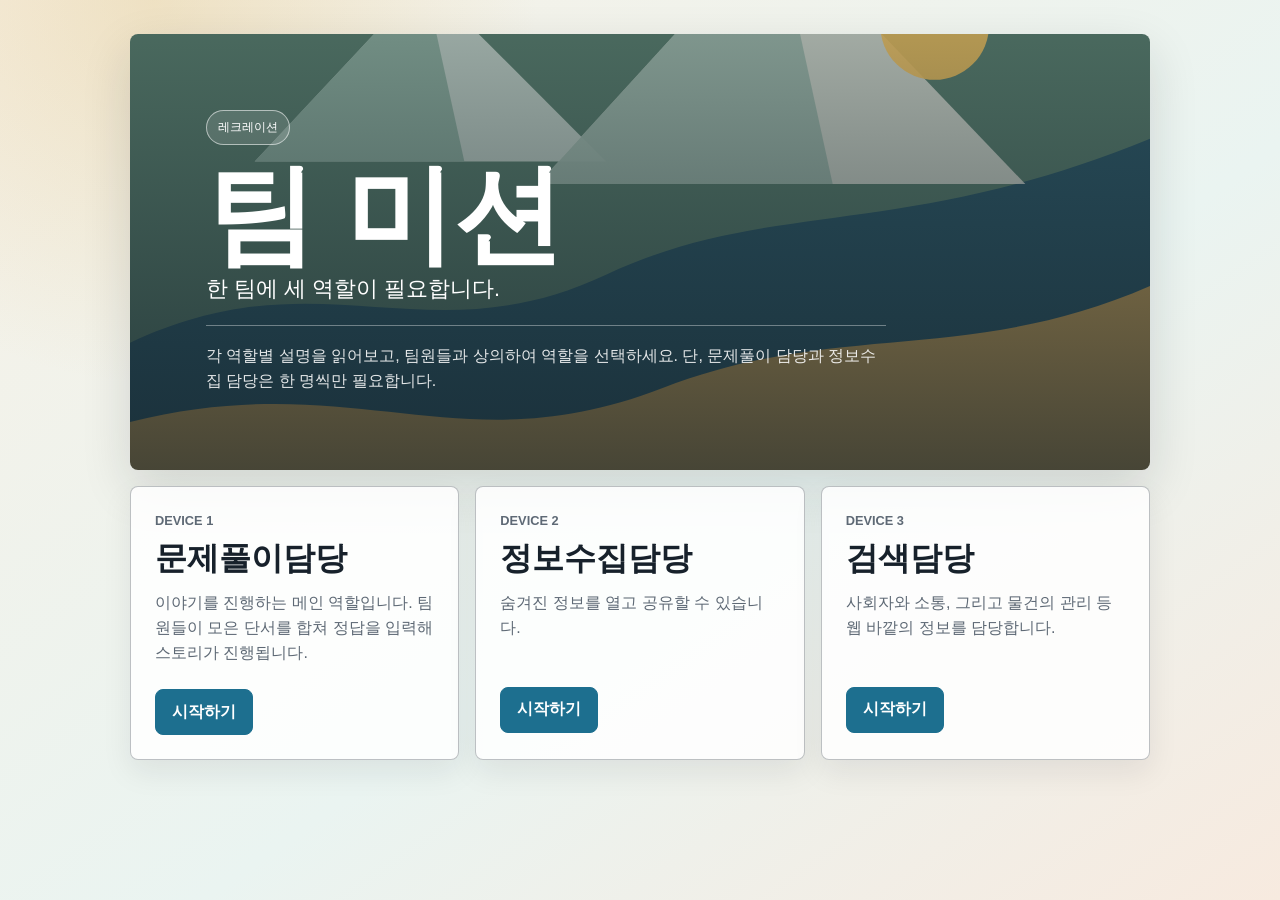
==== mobile-escape/index.html @ 27d5f370 "intire commit" ====
<!doctype html>
<html lang="ko">
<head>
  <meta charset="utf-8">
  <meta name="viewport" content="width=device-width, initial-scale=1">
  <title>팀미션</title>
  <link rel="stylesheet" href="styles.css">
</head>
<body class="home">
  <main class="shell">
    <section class="hero-panel">
      <div class="camp-mark">레크레이션</div>
      <h1>팀 미션</h1>
      <p>한 팀에 세 역할이 필요합니다.</p>
      <div class="verse">
        각 역할별 설명을 읽어보고, 팀원들과 상의하여 역할을 선택하세요. 단, 문제풀이 담당과 정보수집 담당은 한 명씩만 필요합니다.
      </div>
    </section>

    <section class="role-grid role-grid-three" aria-label="역할 선택">
      <article class="role-card">
        <span>DEVICE 1</span>
        <h2>문제풀이담당</h2>
        <p>이야기를 진행하는 메인 역할입니다. 팀원들이 모은 단서를 합쳐 정답을 입력해 스토리가 진행됩니다.</p>
        <div class="actions">
          <a class="button primary" href="main.html">시작하기</a>
        </div>
      </article>

      <article class="role-card">
        <span>DEVICE 2</span>
        <h2>정보수집담당</h2>
        <p> 숨겨진 정보를 열고 공유할 수 있습니다.</p>
        <div class="actions">
          <a class="button primary" href="clues.html">시작하기</a>
        </div>
      </article>

      <article class="role-card">
        <span>DEVICE 3</span>
        <h2>검색담당</h2>
        <p>사회자와 소통, 그리고 물건의 관리 등 웹 바깥의 정보를 담당합니다.</p>
        <div class="actions">
          <a class="button primary" href="search.html">시작하기</a>
        </div>
      </article>
    </section>
  </main>
</body>
</html>
---- mobile-escape/styles.css ----
:root {
  --team-color: #1d6f8f;
  --ink: #17212b;
  --muted: #5e6975;
  --paper: #fbf7ef;
  --panel: #ffffff;
  --line: rgba(23, 33, 43, 0.28);
  --shadow: 0 18px 50px rgba(20, 28, 38, 0.14);
  --page-bg:
    radial-gradient(circle at 12% 0%, rgba(223, 190, 118, 0.32), transparent 24rem),
    linear-gradient(145deg, #f7f1e6 0%, #eaf4f1 58%, #f7eadf 100%);
}

* {
  box-sizing: border-box;
}

body {
  margin: 0;
  min-height: 100vh;
  font-family: -apple-system, BlinkMacSystemFont, "Segoe UI", sans-serif;
  color: var(--ink);
  background: var(--page-bg);
  background-size: cover;
  background-position: center;
  background-attachment: fixed;
}

a {
  color: inherit;
  text-decoration: none;
}

button,
input {
  font: inherit;
}

.shell {
  width: min(1020px, calc(100% - 32px));
  margin: 0 auto;
  padding: 34px 0;
}

.hero-panel {
  min-height: 46vh;
  display: flex;
  flex-direction: column;
  justify-content: end;
  padding: clamp(28px, 7vw, 76px);
  color: white;
  background:
    linear-gradient(rgba(18, 31, 39, 0.24), rgba(18, 31, 39, 0.72)),
    url("data:image/svg+xml,%3Csvg width='900' height='620' viewBox='0 0 900 620' xmlns='http://www.w3.org/2000/svg'%3E%3Crect width='900' height='620' fill='%235b806f'/%3E%3Cpath d='M0 390 C170 310 260 405 420 330 C565 262 680 300 900 210 L900 620 L0 620 Z' fill='%232f5b6a'/%3E%3Cpath d='M0 460 C200 410 290 500 470 430 C625 370 740 410 900 340 L900 620 L0 620 Z' fill='%23d0a85d'/%3E%3Cpath d='M110 230 L260 70 L420 230 Z' fill='%23d9e5dc' opacity='.82'/%3E%3Cpath d='M360 250 L570 20 L790 250 Z' fill='%23f0efe4' opacity='.78'/%3E%3Cpath d='M110 230 L260 70 L295 230 Z' fill='%2384a998' opacity='.82'/%3E%3Cpath d='M360 250 L570 20 L620 250 Z' fill='%2392b3a4' opacity='.74'/%3E%3Ccircle cx='710' cy='110' r='48' fill='%23f4c45f' opacity='.9'/%3E%3C/svg%3E") center/cover;
  border-radius: 8px;
  box-shadow: var(--shadow);
  overflow: hidden;
}

.camp-mark {
  width: fit-content;
  padding: 8px 11px;
  border: 1px solid rgba(255, 255, 255, 0.55);
  border-radius: 999px;
  font-size: 0.78rem;
  letter-spacing: 0;
  background: rgba(255, 255, 255, 0.12);
}

.hero-panel h1 {
  margin: 18px 0 8px;
  font-size: clamp(2.7rem, 10vw, 6.8rem);
  line-height: 0.95;
  letter-spacing: 0;
}

.hero-panel p {
  max-width: 620px;
  margin: 0;
  font-size: clamp(1rem, 2.6vw, 1.35rem);
}

.verse {
  max-width: 680px;
  margin-top: 22px;
  padding-top: 18px;
  border-top: 1px solid rgba(255, 255, 255, 0.36);
  line-height: 1.55;
  color: rgba(255, 255, 255, 0.88);
}

.role-grid {
  display: grid;
  grid-template-columns: repeat(2, minmax(0, 1fr));
  gap: 16px;
  margin-top: 16px;
}

.role-grid-three {
  grid-template-columns: repeat(3, minmax(0, 1fr));
}

.role-grid-four {
  grid-template-columns: repeat(4, minmax(0, 1fr));
}

.role-card {
  min-height: 220px;
  padding: 24px;
  border: 1px solid var(--line);
  border-radius: 8px;
  background: rgba(255, 255, 255, 0.86);
  box-shadow: 0 12px 30px rgba(20, 28, 38, 0.08);
}

.role-card span {
  color: var(--muted);
  font-size: 0.8rem;
  font-weight: 800;
}

.role-card h2 {
  margin: 8px 0 10px;
  font-size: clamp(1.55rem, 3vw, 2rem);
}

.role-card p {
  min-height: 72px;
  margin: 0 0 24px;
  color: var(--muted);
  line-height: 1.55;
}

.actions {
  display: flex;
  flex-wrap: wrap;
  gap: 10px;
}

.button,
.answer-row button,
.ready-button {
  min-height: 46px;
  display: inline-flex;
  align-items: center;
  justify-content: center;
  padding: 0 16px;
  border: 1px solid rgba(23, 33, 43, 0.2);
  border-radius: 8px;
  background: white;
  color: var(--ink);
  font-weight: 800;
}

.button.primary,
.answer-row button,
.ready-button {
  border-color: var(--team-color);
  background: var(--team-color);
  color: white;
}

.game-layout {
  width: min(720px, calc(100% - 28px));
  min-height: 100vh;
  margin: 0 auto;
  padding: 18px 0 30px;
}

.topbar {
  position: sticky;
  top: 0;
  z-index: 2;
  display: grid;
  grid-template-columns: 1fr 44px;
  align-items: center;
  gap: 10px;
  padding: 12px 0;
  backdrop-filter: blur(18px);
}

.topbar p {
  margin: 0;
  color: var(--team-color);
  font-size: 0.76rem;
  font-weight: 900;
}

.topbar h1 {
  margin: 2px 0 0;
  font-size: 1.2rem;
}

.icon-button {
  width: 44px;
  height: 44px;
  border: 1px solid var(--line);
  border-radius: 8px;
  display: grid;
  place-items: center;
  background: rgba(255, 255, 255, 0.82);
  color: var(--ink);
  font-size: 1.2rem;
}

.icon-button {
  cursor: pointer;
}

.story-stage,
.clue-search,
.answer-panel,
.found-list {
  margin-top: 12px;
}

.story-stage,
.clue-search,
.answer-panel,
.clue-card,
.empty-state {
  border: 1px solid var(--line);
  border-radius: 8px;
  background: rgba(255, 255, 255, 0.76);
  box-shadow: 0 14px 40px rgba(20, 28, 38, 0.18);
  backdrop-filter: blur(2px);
}

.story-stage {
  padding: 18px;
}

.scene-art,
.compass-art {
  display: none;
  height: clamp(180px, 40vw, 280px);
  border-radius: 8px;
  background: #cbd8d0;
  overflow: hidden;
}

.scene-art::before,
.compass-art::before {
  content: "";
  display: block;
  width: 100%;
  height: 100%;
  background-repeat: no-repeat;
  background-size: cover;
  background-position: center;
}

.scene-art.custom-bg::before,
.compass-art.custom-bg::before,
.clue-card-art {
  background-image: var(--scene-bg);
  background-repeat: no-repeat;
  background-size: cover;
  background-position: center;
}

.clue-card-art {
  display: none;
  height: 150px;
  margin: -17px -17px 14px;
  border-radius: 8px 8px 0 0;
}

.scene-art.river::before {
  background-image: url("data:image/svg+xml,%3Csvg width='720' height='300' viewBox='0 0 720 300' xmlns='http://www.w3.org/2000/svg'%3E%3Crect width='720' height='300' fill='%238fb5ad'/%3E%3Cpath d='M0 210 C140 175 190 260 330 215 C450 178 540 188 720 135 L720 300 L0 300 Z' fill='%232b7188'/%3E%3Cpath d='M0 238 C145 205 220 282 354 235 C484 189 590 220 720 168' stroke='%23f3e6c2' stroke-width='10' fill='none' opacity='.7'/%3E%3Cpath d='M80 156 L184 54 L294 156 Z' fill='%23eee8d5'/%3E%3Cpath d='M400 168 L540 28 L682 168 Z' fill='%23f4efe0'/%3E%3Cpath d='M80 156 L184 54 L210 156 Z' fill='%236f978c'/%3E%3Cpath d='M400 168 L540 28 L580 168 Z' fill='%237ca095'/%3E%3C/svg%3E");
}

.scene-art.path::before {
  background-image: url("data:image/svg+xml,%3Csvg width='720' height='300' viewBox='0 0 720 300' xmlns='http://www.w3.org/2000/svg'%3E%3Crect width='720' height='300' fill='%23d9c08d'/%3E%3Cpath d='M0 70 C170 128 252 70 360 120 C478 174 592 118 720 170 L720 300 L0 300 Z' fill='%23769c80'/%3E%3Cpath d='M335 300 C340 234 342 180 356 126 C370 178 374 235 390 300 Z' fill='%23f6ead0'/%3E%3Cpath d='M358 128 C270 150 172 194 92 272' stroke='%23855838' stroke-width='15' fill='none' opacity='.75'/%3E%3Cpath d='M358 128 C450 148 548 196 628 272' stroke='%23855838' stroke-width='15' fill='none' opacity='.75'/%3E%3C/svg%3E");
}

.scene-art.wall::before {
  background-image: url("data:image/svg+xml,%3Csvg width='720' height='300' viewBox='0 0 720 300' xmlns='http://www.w3.org/2000/svg'%3E%3Crect width='720' height='300' fill='%23bfc9bd'/%3E%3Cpath d='M0 110 L720 70 L720 300 L0 300 Z' fill='%23916f53'/%3E%3Cg stroke='%23d7c0a1' stroke-width='5'%3E%3Cpath d='M0 150 L720 110'/%3E%3Cpath d='M0 205 L720 165'/%3E%3Cpath d='M0 260 L720 220'/%3E%3Cpath d='M90 105 L90 300'/%3E%3Cpath d='M230 95 L230 300'/%3E%3Cpath d='M370 88 L370 300'/%3E%3Cpath d='M510 80 L510 300'/%3E%3Cpath d='M650 72 L650 300'/%3E%3C/g%3E%3Cpath d='M286 74 C330 46 388 46 432 74' stroke='%23f5d176' stroke-width='12' fill='none'/%3E%3C/svg%3E");
}

.scene-art.gate::before {
  background-image: url("data:image/svg+xml,%3Csvg width='720' height='300' viewBox='0 0 720 300' xmlns='http://www.w3.org/2000/svg'%3E%3Crect width='720' height='300' fill='%23223d47'/%3E%3Cpath d='M110 300 L110 92 C110 54 144 26 184 26 L536 26 C576 26 610 54 610 92 L610 300 Z' fill='%23d4b16b'/%3E%3Cpath d='M178 300 L178 118 C178 82 206 58 244 58 L476 58 C514 58 542 82 542 118 L542 300 Z' fill='%232f5b6a'/%3E%3Cpath d='M260 132 H460' stroke='%23f8e8bd' stroke-width='12'/%3E%3Cpath d='M290 172 H430' stroke='%23f8e8bd' stroke-width='12'/%3E%3Ccircle cx='360' cy='230' r='30' fill='%23f5d176'/%3E%3C/svg%3E");
}

.scene-art.cave::before {
  background-image: url("data:image/svg+xml,%3Csvg width='720' height='300' viewBox='0 0 720 300' xmlns='http://www.w3.org/2000/svg'%3E%3Crect width='720' height='300' fill='%2324323a'/%3E%3Cpath d='M0 300 C80 150 120 80 220 76 C320 72 350 150 420 110 C520 55 620 125 720 300 Z' fill='%23475b57'/%3E%3Cpath d='M230 300 C250 205 300 158 360 158 C420 158 470 205 490 300 Z' fill='%2317212b'/%3E%3Ccircle cx='570' cy='78' r='36' fill='%23f4c45f' opacity='.85'/%3E%3C/svg%3E");
}

.scene-art.tile::before {
  background-image: url("data:image/svg+xml,%3Csvg width='720' height='300' viewBox='0 0 720 300' xmlns='http://www.w3.org/2000/svg'%3E%3Crect width='720' height='300' fill='%23d8c49a'/%3E%3Cg transform='translate(120 60)'%3E%3Crect width='120' height='120' rx='8' fill='%23fff6df'/%3E%3Crect x='150' y='30' width='120' height='120' rx='8' fill='%238fb5ad'/%3E%3Crect x='300' y='0' width='120' height='120' rx='8' fill='%23fff6df'/%3E%3Crect x='450' y='42' width='120' height='120' rx='8' fill='%238a4f18' opacity='.72'/%3E%3C/g%3E%3Cpath d='M0 238 C140 205 250 282 384 235 C514 189 590 220 720 168 L720 300 L0 300 Z' fill='%23769c80'/%3E%3C/svg%3E");
}

.scene-art.uv::before {
  background-image: url("data:image/svg+xml,%3Csvg width='720' height='300' viewBox='0 0 720 300' xmlns='http://www.w3.org/2000/svg'%3E%3Crect width='720' height='300' fill='%232f3e46'/%3E%3Cpath d='M110 220 C180 90 282 90 360 220 C438 90 540 90 610 220' stroke='%23f4d35e' stroke-width='18' fill='none' opacity='.82'/%3E%3Cpath d='M140 244 H580' stroke='%23fff6df' stroke-width='12'/%3E%3Ccircle cx='360' cy='112' r='38' fill='%238fb5ad'/%3E%3C/svg%3E");
}

.scene-art.lock::before {
  background-image: url("data:image/svg+xml,%3Csvg width='720' height='300' viewBox='0 0 720 300' xmlns='http://www.w3.org/2000/svg'%3E%3Crect width='720' height='300' fill='%23bfc9bd'/%3E%3Crect x='230' y='126' width='260' height='132' rx='18' fill='%23d4b16b'/%3E%3Cpath d='M286 132 V92 C286 50 318 24 360 24 C402 24 434 50 434 92 V132' stroke='%238a4f18' stroke-width='24' fill='none'/%3E%3Cg fill='%23fff6df'%3E%3Crect x='262' y='166' width='42' height='54' rx='6'/%3E%3Crect x='326' y='166' width='42' height='54' rx='6'/%3E%3Crect x='390' y='166' width='42' height='54' rx='6'/%3E%3Crect x='454' y='166' width='42' height='54' rx='6'/%3E%3C/g%3E%3C/svg%3E");
}

.scene-art.paper::before {
  background-image: url("data:image/svg+xml,%3Csvg width='720' height='300' viewBox='0 0 720 300' xmlns='http://www.w3.org/2000/svg'%3E%3Crect width='720' height='300' fill='%238fb5ad'/%3E%3Cg fill='%23fff6df' stroke='%23bfa56d' stroke-width='4'%3E%3Cpath d='M126 80 L276 58 L296 184 L146 206 Z'/%3E%3Cpath d='M310 58 L486 84 L468 220 L292 194 Z'/%3E%3Cpath d='M486 124 L610 108 L626 220 L502 236 Z'/%3E%3C/g%3E%3Cpath d='M160 126 H260 M330 122 H450 M520 168 H600' stroke='%238a4f18' stroke-width='8'/%3E%3C/svg%3E");
}

.scene-art.castle::before {
  background-image: url("data:image/svg+xml,%3Csvg width='720' height='300' viewBox='0 0 720 300' xmlns='http://www.w3.org/2000/svg'%3E%3Crect width='720' height='300' fill='%23cbd8d0'/%3E%3Cpath d='M120 258 V128 H190 V86 H252 V128 H326 V74 H394 V128 H468 V86 H530 V128 H600 V258 Z' fill='%23916f53'/%3E%3Cpath d='M324 258 V206 C324 182 342 166 360 166 C378 166 396 182 396 206 V258 Z' fill='%2324323a'/%3E%3Cpath d='M0 258 H720 V300 H0 Z' fill='%23769c80'/%3E%3C/svg%3E");
}

.scene-art.complete::before {
  background-image: url("data:image/svg+xml,%3Csvg width='720' height='300' viewBox='0 0 720 300' xmlns='http://www.w3.org/2000/svg'%3E%3Crect width='720' height='300' fill='%232b7188'/%3E%3Ccircle cx='360' cy='132' r='84' fill='%23f4c45f'/%3E%3Cpath d='M0 222 C130 170 240 248 360 202 C480 156 590 194 720 142 L720 300 L0 300 Z' fill='%23769c80'/%3E%3Cpath d='M250 136 L330 212 L478 76' stroke='%23fff6df' stroke-width='24' fill='none'/%3E%3C/svg%3E");
}

.compass-art::before {
  background-image: url("data:image/svg+xml,%3Csvg width='720' height='260' viewBox='0 0 720 260' xmlns='http://www.w3.org/2000/svg'%3E%3Crect width='720' height='260' fill='%23e1cfaa'/%3E%3Cpath d='M0 194 C150 120 250 224 390 150 C510 86 590 124 720 74 L720 260 L0 260 Z' fill='%237aa08a'/%3E%3Ccircle cx='360' cy='125' r='82' fill='%23fff6df' opacity='.9'/%3E%3Cpath d='M360 42 L385 126 L360 208 L335 126 Z' fill='%231d6f8f'/%3E%3Cpath d='M277 125 L360 100 L443 125 L360 150 Z' fill='%238a4f18'/%3E%3Ccircle cx='360' cy='125' r='13' fill='%2317212b'/%3E%3C/svg%3E");
}

.progress {
  display: flex;
  gap: 7px;
  margin: 16px 0 12px;
}

.progress span {
  width: 100%;
  height: 7px;
  border-radius: 999px;
  background: rgba(23, 33, 43, 0.12);
}

.progress span.active {
  background: var(--team-color);
}

.kicker {
  margin: 0 0 7px;
  color: var(--team-color);
  font-size: 0.82rem;
  font-weight: 900;
}

.story-nav {
  display: grid;
  grid-template-columns: repeat(2, minmax(0, 1fr));
  gap: 8px;
  margin: 0 0 12px;
}

.story-nav button {
  min-height: 38px;
  border: 1px solid rgba(23, 33, 43, 0.2);
  border-radius: 8px;
  background: rgba(255, 255, 255, 0.72);
  color: #111820;
  font-weight: 900;
}

.story-nav button:disabled {
  opacity: 0.42;
}

.story-stage h2,
.clue-search h2 {
  margin: 0;
  color: #101820;
  font-size: clamp(1.8rem, 8vw, 3rem);
  line-height: 1.08;
}

.story-copy,
.clue-search p {
  margin: 16px 0;
  color: #111820;
  font-weight: 650;
  line-height: 1.72;
}

.story-images {
  display: grid;
  grid-template-columns: 1fr;
  gap: 10px;
  margin-top: 14px;
}

.story-image {
  margin: 0;
}

.story-image img {
  width: 100%;
  height: auto;
  max-height: none;
  object-fit: contain;
  display: block;
  border-radius: 8px;
}

.story-image figcaption {
  margin-top: 6px;
  color: #202a34;
  font-size: 0.82rem;
  font-weight: 700;
  line-height: 1.45;
}

.story-copy p,
.mission-box p,
.clue-card p {
  margin: 0 0 10px;
}

.story-copy p:last-child,
.mission-box p:last-child,
.clue-card p:last-child {
  margin-bottom: 0;
}

.mission-box {
  padding: 15px;
  border-left: 5px solid var(--team-color);
  border-top: 1px solid rgba(23, 33, 43, 0.16);
  border-right: 1px solid rgba(23, 33, 43, 0.16);
  border-bottom: 1px solid rgba(23, 33, 43, 0.16);
  border-radius: 8px;
  background: rgba(255, 255, 255, 0.72);
}

.mission-box span {
  color: var(--team-color);
  font-size: 0.78rem;
  font-weight: 900;
}

.mission-box p {
  margin: 6px 0 0;
  color: #111820;
  font-weight: 750;
  line-height: 1.55;
}

.mini-label {
  display: block;
  margin: 12px 0 6px;
  color: var(--team-color);
  font-size: 0.78rem;
  font-weight: 900;
}

.wide-input {
  width: 100%;
  height: 44px;
  padding: 0 12px;
  border: 1px solid var(--line);
  border-radius: 8px;
  background: white;
}

.answer-panel,
.clue-search {
  padding: 18px;
}

.answer-panel label,
.clue-search label {
  display: block;
  margin-bottom: 8px;
  font-size: 0.86rem;
  font-weight: 900;
}

.answer-row {
  display: grid;
  grid-template-columns: 1fr 92px;
  gap: 8px;
}

.answer-row input {
  min-width: 0;
  height: 48px;
  padding: 0 13px;
  border: 1px solid var(--line);
  border-radius: 8px;
  background: white;
}

.choice-buttons {
  display: grid;
  grid-template-columns: repeat(3, minmax(0, 1fr));
  gap: 8px;
}

.choice-buttons button {
  min-height: 52px;
  border: 1px solid rgba(23, 33, 43, 0.2);
  border-radius: 8px;
  background: white;
  color: var(--ink);
  font-weight: 900;
}

.choice-buttons button:active {
  border-color: var(--team-color);
  background: var(--team-color);
  color: white;
}

.ready-panel .answer-row {
  display: block;
}

.ready-button,
.ready-panel .answer-row button {
  width: 100%;
  min-height: 48px;
}

.next-button {
  width: 100%;
  min-height: 48px;
  margin-top: 12px;
  border: 1px solid var(--team-color);
  border-radius: 8px;
  background: var(--team-color);
  color: white;
  font-weight: 900;
}

.success-panel .feedback.good {
  min-height: 0;
  padding: 14px;
  border-left: 5px solid var(--team-color);
  border-top: 1px solid rgba(23, 33, 43, 0.16);
  border-right: 1px solid rgba(23, 33, 43, 0.16);
  border-bottom: 1px solid rgba(23, 33, 43, 0.16);
  border-radius: 8px;
  background: rgba(255, 255, 255, 0.72);
  color: #111820;
  font-weight: 800;
}

.feedback {
  min-height: 24px;
  margin: 11px 0 0;
  color: #202a34;
  line-height: 1.45;
}

.feedback.good {
  color: #17603a;
  font-weight: 800;
}

.feedback.warn {
  color: #9b3f25;
  font-weight: 800;
}

.found-list {
  display: grid;
  gap: 10px;
}

.clue-card,
.empty-state {
  padding: 17px;
}

.clue-card h3 {
  margin: 8px 0 8px;
  font-size: 1.25rem;
}

.clue-image-button {
  width: 100%;
  display: block;
  margin: 12px 0;
  padding: 0;
  border: 0;
  border-radius: 8px;
  background: transparent;
  cursor: zoom-in;
}

.clue-image {
  width: 100%;
  height: auto;
  max-height: none;
  object-fit: contain;
  display: block;
  border-radius: 8px;
}

.image-zoom-modal {
  position: fixed;
  inset: 0;
  z-index: 20;
  display: grid;
  place-items: center;
  padding: 52px 16px 20px;
  background: rgba(10, 14, 18, 0.86);
}

.image-zoom-modal[hidden] {
  display: none;
}

.image-zoom-close {
  position: fixed;
  top: 12px;
  right: 12px;
  z-index: 21;
  width: 44px;
  height: 44px;
  border: 1px solid rgba(255, 255, 255, 0.42);
  border-radius: 8px;
  background: rgba(255, 255, 255, 0.16);
  color: white;
  font-size: 1.7rem;
  line-height: 1;
}

.image-zoom-viewport {
  width: 100%;
  height: 100%;
  display: grid;
  place-items: center;
  overflow: hidden;
  touch-action: none;
}

.image-zoom-viewport img {
  max-width: 100%;
  max-height: 100%;
  transform-origin: center center;
  user-select: none;
  -webkit-user-drag: none;
  will-change: transform;
}

body.zoom-open {
  overflow: hidden;
}

.final-secret-trigger {
  position: fixed;
  left: 0;
  bottom: 0;
  z-index: 15;
  width: 58px;
  height: 58px;
  padding: 0;
  border: 0;
  opacity: 0;
  background: transparent;
  appearance: none;
  -webkit-appearance: none;
}

.final-gate {
  position: fixed;
  inset: 0;
  z-index: 30;
  display: grid;
  place-items: center;
  padding: 18px;
  background: rgba(10, 14, 18, 0.78);
}

.final-gate-panel {
  width: min(520px, 100%);
  padding: 20px;
  border: 1px solid rgba(255, 255, 255, 0.26);
  border-radius: 8px;
  background: rgba(255, 255, 255, 0.78);
  box-shadow: var(--shadow);
}

.final-gate-panel h2 {
  margin: 0;
  font-size: clamp(2rem, 8vw, 3rem);
}

.final-gate-copy,
.final-gate-question {
  color: #111820;
  font-weight: 650;
  line-height: 1.6;
}

.final-gate-copy p {
  margin: 0 0 10px;
}

.final-gate-question {
  font-weight: 900;
}

.final-gate-mission {
  margin: 16px 0;
}

.final-gate-panel label {
  display: block;
  margin-bottom: 8px;
  font-weight: 900;
}

.clue-card p {
  margin: 0 0 14px;
  color: #111820;
  font-weight: 650;
  line-height: 1.65;
}

.clue-card strong {
  color: var(--team-color);
}

.tell-box {
  margin-top: 14px;
  padding: 13px;
  border-left: 5px solid var(--team-color);
  border-radius: 8px;
  background: rgba(255, 255, 255, 0.72);
  color: #111820;
  font-weight: 800;
  line-height: 1.5;
}

.inline-link {
  min-height: 42px;
  display: inline-flex;
  align-items: center;
  margin-top: 12px;
  padding: 0 14px;
  border-radius: 8px;
  background: var(--team-color);
  color: white;
  font-weight: 900;
}

.mini-visual {
  min-height: 112px;
  display: grid;
  place-items: center;
  gap: 8px;
  margin-top: 12px;
  padding: 14px;
  border: 1px dashed rgba(23, 33, 43, 0.28);
  border-radius: 8px;
  background: #f7f1e6;
  text-align: center;
}

.mini-visual button {
  min-height: 40px;
  padding: 0 14px;
  border: 0;
  border-radius: 8px;
  background: var(--team-color);
  color: white;
  font-weight: 900;
}

.uv-card.active {
  background: #24303b;
  color: #f4d35e;
}

.puzzle-card,
.castle-card {
  background: linear-gradient(135deg, rgba(29, 111, 143, 0.12), rgba(138, 79, 24, 0.12)), #fbf7ef;
}

.clue-tags {
  display: flex;
  flex-wrap: wrap;
  gap: 6px;
}

.clue-tags span {
  padding: 5px 8px;
  border-radius: 999px;
  background: #f1eadc;
  color: #5e4d30;
  font-size: 0.76rem;
  font-weight: 800;
}

.empty-state {
  color: var(--muted);
  text-align: center;
}

.recreation-page {
  --team-color: #2f6f5e;
}

.recreation-layout {
  width: min(1180px, calc(100% - 28px));
  min-height: 100vh;
  margin: 0 auto;
  padding: 18px 0 34px;
}

.recreation-tabs {
  position: sticky;
  top: 76px;
  z-index: 2;
  display: grid;
  grid-template-columns: repeat(3, minmax(0, 1fr));
  gap: 8px;
  margin: 4px 0 14px;
  padding: 8px;
  border: 1px solid rgba(23, 33, 43, 0.16);
  border-radius: 8px;
  background: rgba(255, 255, 255, 0.72);
  backdrop-filter: blur(16px);
}

.recreation-tabs button,
.panel-actions .button,
.guess-grid button,
.cloud-word {
  min-height: 44px;
  border: 1px solid rgba(23, 33, 43, 0.18);
  border-radius: 8px;
  background: white;
  color: var(--ink);
  font-weight: 900;
}

.recreation-tabs button.active,
.guess-grid button.selected,
.cloud-word.selected {
  border-color: var(--team-color);
  background: var(--team-color);
  color: white;
}

.setup-grid,
.board-layout {
  display: grid;
  grid-template-columns: minmax(0, 1.35fr) minmax(280px, 0.65fr);
  gap: 14px;
  align-items: start;
}

.recreation-panel,
.response-cloud-wrap,
.reveal-panel {
  padding: 18px;
  border: 1px solid var(--line);
  border-radius: 8px;
  background: rgba(255, 255, 255, 0.78);
  box-shadow: 0 14px 40px rgba(20, 28, 38, 0.14);
}

.recreation-panel h2,
.response-cloud-wrap h2,
.reveal-panel h2 {
  margin: 0 0 14px;
  color: #101820;
  font-size: clamp(1.45rem, 4vw, 2.3rem);
  line-height: 1.1;
}

.recreation-panel textarea,
.survey-question input,
.participant-picker select {
  width: 100%;
  border: 1px solid rgba(23, 33, 43, 0.22);
  border-radius: 8px;
  background: rgba(255, 255, 255, 0.94);
  color: #111820;
}

.recreation-panel textarea {
  min-height: 150px;
  padding: 12px;
  resize: vertical;
  line-height: 1.55;
}

.question-kicker {
  margin-top: 18px;
}

.panel-actions {
  display: flex;
  flex-wrap: wrap;
  gap: 8px;
  margin-top: 14px;
}

.panel-actions .ready-button,
.panel-actions .button {
  flex: 1 1 180px;
}

.compact-panel {
  position: sticky;
  top: 150px;
}

.host-steps {
  margin: 0;
  padding-left: 20px;
  color: #111820;
  font-weight: 700;
  line-height: 1.7;
}

.survey-head,
.board-head {
  display: flex;
  justify-content: space-between;
  gap: 14px;
  align-items: end;
}

.participant-picker {
  min-width: min(260px, 100%);
  color: var(--team-color);
  font-size: 0.78rem;
  font-weight: 900;
}

.participant-picker select {
  height: 44px;
  margin-top: 6px;
  padding: 0 10px;
}

.survey-questions {
  display: grid;
  grid-template-columns: repeat(2, minmax(0, 1fr));
  gap: 10px;
}

.survey-question {
  display: grid;
  gap: 6px;
  padding: 12px;
  border: 1px solid rgba(23, 33, 43, 0.12);
  border-radius: 8px;
  background: rgba(255, 255, 255, 0.58);
}

.survey-question span {
  color: #111820;
  font-size: 0.88rem;
  font-weight: 800;
  line-height: 1.4;
}

.survey-question input {
  height: 42px;
  padding: 0 10px;
}

.response-cloud {
  min-height: 58vh;
  display: flex;
  flex-wrap: wrap;
  align-content: center;
  justify-content: center;
  gap: 10px 12px;
  padding: 18px;
  border-radius: 8px;
  background:
    linear-gradient(135deg, rgba(244, 196, 95, 0.16), rgba(47, 111, 94, 0.12)),
    rgba(255, 255, 255, 0.6);
}

.cloud-word {
  width: auto;
  max-width: 100%;
  padding: 6px 12px;
  line-height: 1.1;
  word-break: keep-all;
}

.cloud-word.weight-1 {
  font-size: 1rem;
}

.cloud-word.weight-2 {
  font-size: 1.28rem;
}

.cloud-word.weight-3 {
  font-size: 1.62rem;
}

.cloud-word.weight-4 {
  font-size: 2rem;
}

.cloud-word.weight-5 {
  font-size: 2.45rem;
}

.reveal-panel {
  position: sticky;
  top: 150px;
}

.guess-grid {
  display: grid;
  grid-template-columns: repeat(2, minmax(0, 1fr));
  gap: 8px;
  margin: 12px 0;
}

.answer-reveal {
  margin: 12px 0;
  padding: 13px;
  border-radius: 8px;
  background: rgba(255, 255, 255, 0.74);
}

.answer-reveal p {
  margin: 0 0 10px;
  font-weight: 900;
}

.answer-reveal .correct {
  color: #17603a;
}

.answer-reveal .miss {
  color: #9b3f25;
}

.answer-reveal dl {
  display: grid;
  grid-template-columns: 58px 1fr;
  gap: 8px;
  margin: 0;
  line-height: 1.45;
}

.answer-reveal dt {
  color: var(--team-color);
  font-weight: 900;
}

.answer-reveal dd {
  margin: 0;
  color: #111820;
  font-weight: 750;
}

@media (max-width: 680px) {
  .shell {
    width: min(100% - 24px, 1020px);
    padding: 12px 0 24px;
  }

  .hero-panel {
    min-height: 52vh;
    padding: 24px;
  }

  .role-grid {
    grid-template-columns: 1fr;
  }

  .role-card p {
    min-height: 0;
  }

  .role-card h2 {
    margin-bottom: 34px;
  }

  .game-layout {
    width: min(100% - 20px, 720px);
  }

  .answer-row {
    grid-template-columns: 1fr 84px;
  }

  .choice-buttons {
    grid-template-columns: 1fr;
  }

  .recreation-layout {
    width: min(100% - 20px, 1180px);
    padding-top: 10px;
  }

  .recreation-tabs {
    top: 68px;
  }

  .setup-grid,
  .board-layout,
  .survey-questions {
    grid-template-columns: 1fr;
  }

  .compact-panel,
  .reveal-panel {
    position: static;
  }

  .survey-head,
  .board-head {
    display: block;
  }

  .participant-picker {
    display: block;
    margin: 12px 0 0;
  }

  .response-cloud {
    min-height: 52vh;
    padding: 12px;
  }

  .cloud-word.weight-4 {
    font-size: 1.7rem;
  }

  .cloud-word.weight-5 {
    font-size: 2rem;
  }
}
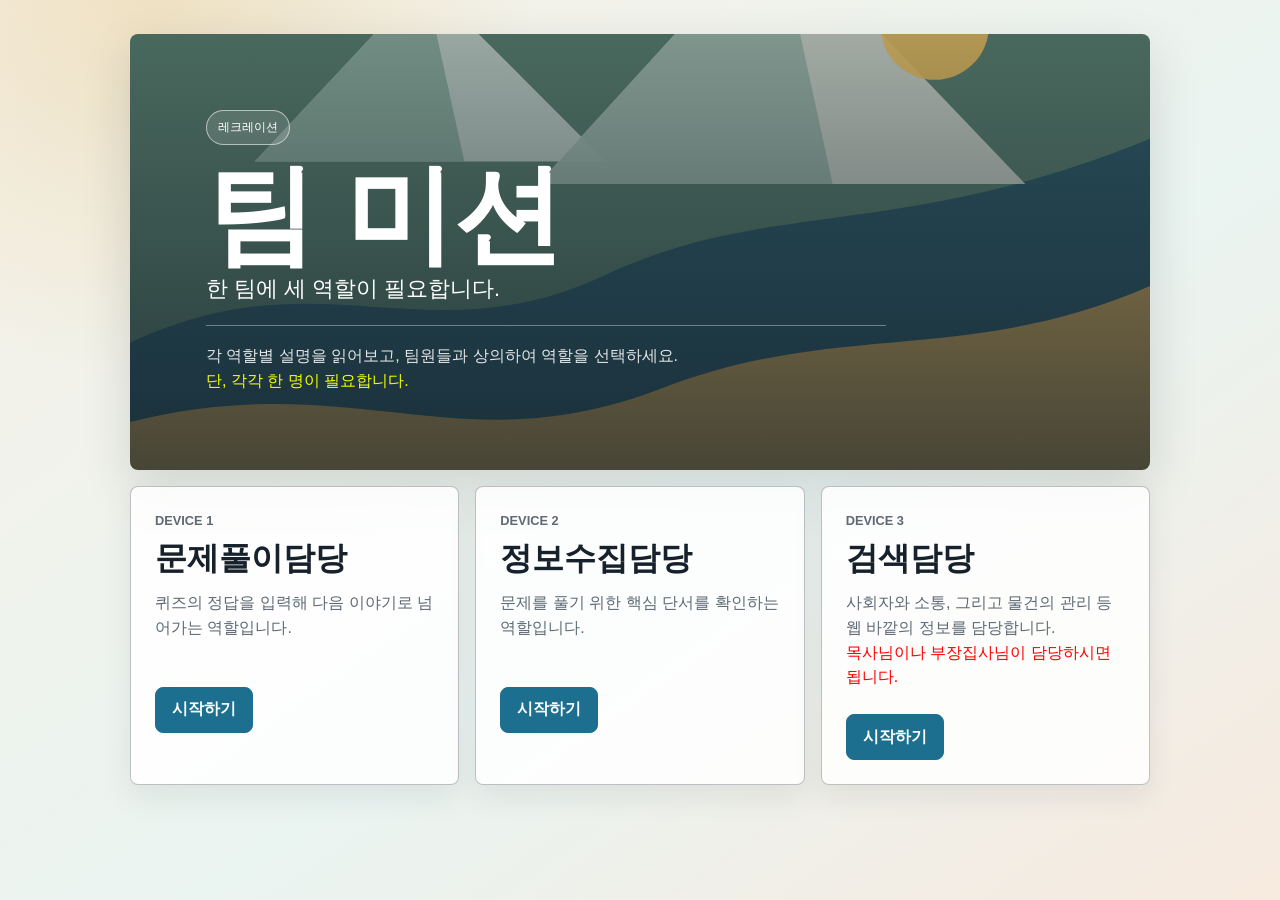
==== commit 54d12e04: "git commit -m "Update mobile-escape" git push origin master" ====
--- a/mobile-escape/index.html
+++ b/mobile-escape/index.html
@@ -13,15 +13,16 @@
       <h1>팀 미션</h1>
       <p>한 팀에 세 역할이 필요합니다.</p>
       <div class="verse">
-        각 역할별 설명을 읽어보고, 팀원들과 상의하여 역할을 선택하세요. 단, 문제풀이 담당과 정보수집 담당은 한 명씩만 필요합니다.
+        각 역할별 설명을 읽어보고, 팀원들과 상의하여 역할을 선택하세요. <br> <a style="color: #f2ff00;">단, 각각 한 명이 필요합니다.</a>
       </div>
+      
     </section>
 
     <section class="role-grid role-grid-three" aria-label="역할 선택">
       <article class="role-card">
         <span>DEVICE 1</span>
         <h2>문제풀이담당</h2>
-        <p>이야기를 진행하는 메인 역할입니다. 팀원들이 모은 단서를 합쳐 정답을 입력해 스토리가 진행됩니다.</p>
+        <p>퀴즈의 정답을 입력해 다음 이야기로 넘어가는 역할입니다.</p>
         <div class="actions">
           <a class="button primary" href="main.html">시작하기</a>
         </div>
@@ -30,7 +31,7 @@
       <article class="role-card">
         <span>DEVICE 2</span>
         <h2>정보수집담당</h2>
-        <p> 숨겨진 정보를 열고 공유할 수 있습니다.</p>
+        <p> 문제를 풀기 위한 핵심 단서를 확인하는 역할입니다.</p>
         <div class="actions">
           <a class="button primary" href="clues.html">시작하기</a>
         </div>
@@ -39,7 +40,7 @@
       <article class="role-card">
         <span>DEVICE 3</span>
         <h2>검색담당</h2>
-        <p>사회자와 소통, 그리고 물건의 관리 등 웹 바깥의 정보를 담당합니다.</p>
+        <p>사회자와 소통, 그리고 물건의 관리 등 웹 바깥의 정보를 담당합니다.<br> <a style= "color:#ff0000;">목사님이나 부장집사님이 담당하시면 됩니다.</a> </p>
         <div class="actions">
           <a class="button primary" href="search.html">시작하기</a>
         </div>
